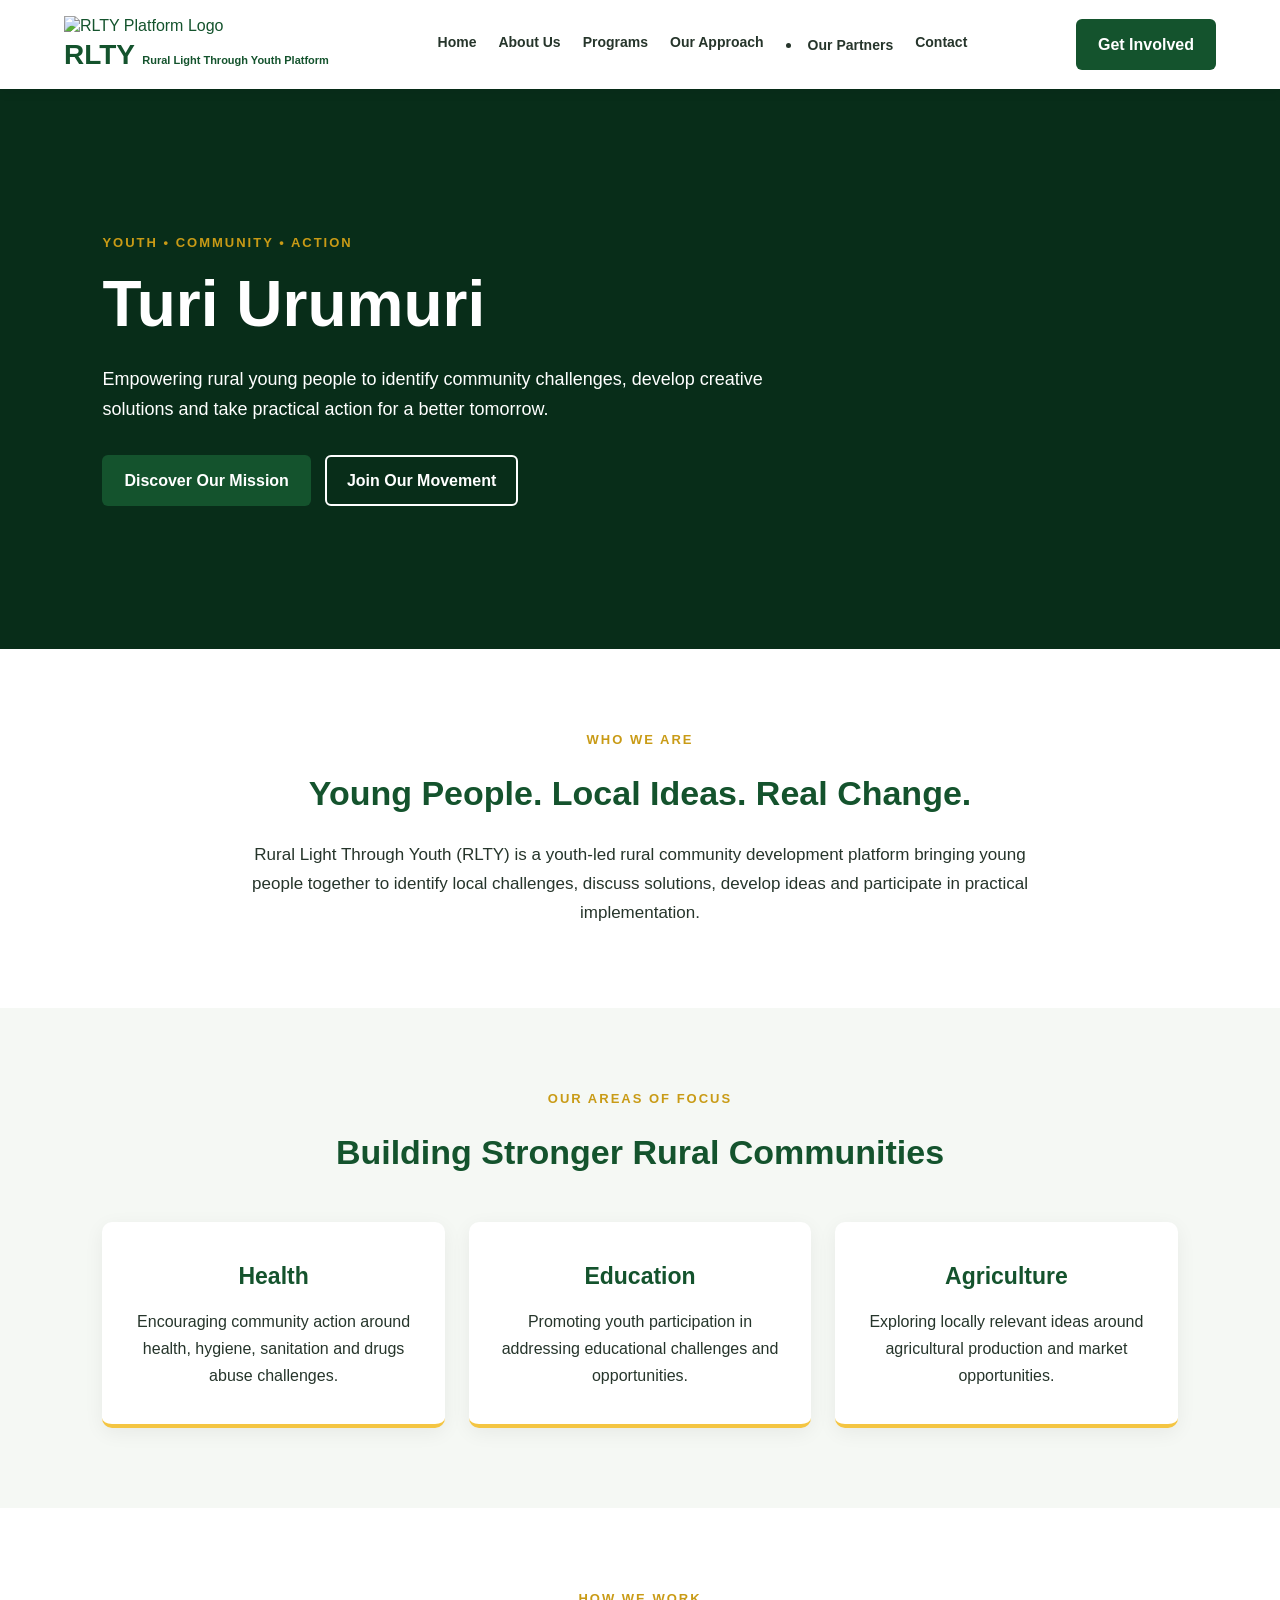
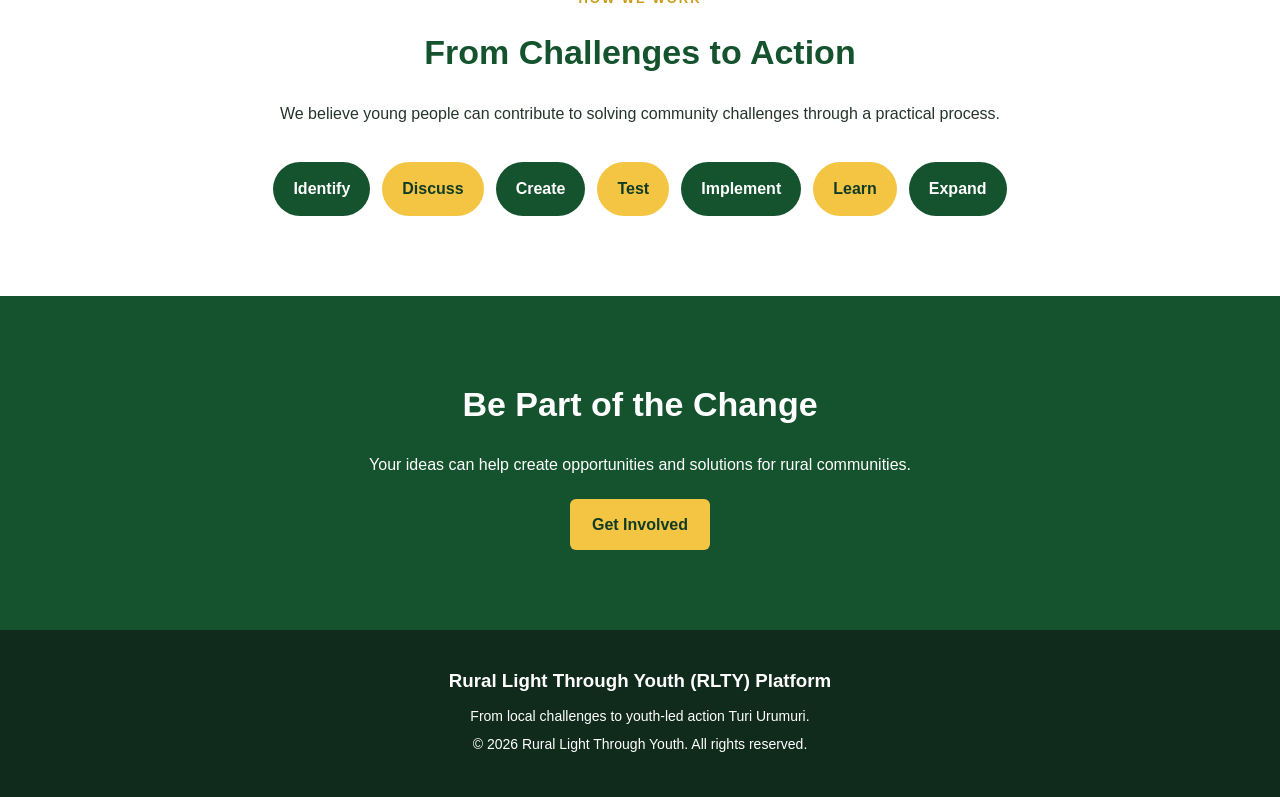
==== index.html @ 2f9c7bb6 "Update homepage hero layout Removed the hero image section from the index.html file." ====
<!DOCTYPE html>
<html lang="en">
<head>
  <meta charset="UTF-8">
  <meta name="viewport" content="width=device-width, initial-scale=1.0">
  <meta name="description" content="Rural Light Through Youth (RLTY) is a youth-led platform connecting rural challenges with youth ideas and practical community action in Rwanda.">
  <title>Rural Light Through Youth | RLTY</title>
  <link rel="stylesheet" href="css/style.css">
</head>
<body>

  
<header>
  <nav class="navbar">
    <a href="index.html" class="logo">
      <img src="images/rlty-logo.jpg.jpg" alt="RLTY Platform Logo">
      <span>
        <strong>RLTY</strong>
        <small>Rural Light Through Youth Platform</small>
      </span>
    </a>


      <div class="nav-links">
        <a href="index.html">Home</a>
        <a href="about.html">About Us</a>
        <a href="programs.html">Programs</a>
        <a href="approach.html">Our Approach</a>
        <li><a href="partners.html">Our Partners</a></li>
        <a href="contact.html">Contact</a>
      </div>

      <a href="get-involved.html" class="nav-button">Get Involved</a>
    </nav>
  </header>

  <main>
   <section class="hero">
  <div class="hero-content">
    <p class="eyebrow">YOUTH • COMMUNITY • ACTION</p>
    <h1>Turi Urumuri</h1>
    <p>
      Empowering rural young people to identify community
      challenges, develop creative solutions and take
      practical action for a better tomorrow.
    </p>
    <div class="hero-buttons">
      <a href="about.html" class="primary-button">Discover Our Mission</a>
      <a href="get-involved.html" class="secondary-button">Join Our Movement</a>
    </div>
  </div>
</section>

    <section class="intro section">
      <p class="eyebrow">WHO WE ARE</p>
      <h2>Young People. Local Ideas. Real Change.</h2>
      <p>
        Rural Light Through Youth (RLTY) is a youth-led rural
        community development platform bringing young people
        together to identify local challenges, discuss solutions,
        develop ideas and participate in practical implementation.
      </p>
    </section>

    <section class="focus section">
      <p class="eyebrow">OUR AREAS OF FOCUS</p>
      <h2>Building Stronger Rural Communities</h2>

      <div class="focus-grid">
        <article class="focus-card">
          <h3>Health</h3>
          <p>Encouraging community action around health, hygiene,
          sanitation and drugs abuse challenges.</p>
        </article>

        <article class="focus-card">
          <h3>Education</h3>
          <p>Promoting youth participation in addressing educational
          challenges and opportunities.</p>
        </article>

        <article class="focus-card">
          <h3>Agriculture</h3>
          <p>Exploring locally relevant ideas around agricultural
          production and market opportunities.</p>
        </article>
      </div>
    </section>

    <section class="approach section">
      <p class="eyebrow">HOW WE WORK</p>
      <h2>From Challenges to Action</h2>
      <p>
        We believe young people can contribute to solving
        community challenges through a practical process.
      </p>
      <div class="steps">
        <span>Identify</span>
        <span>Discuss</span>
        <span>Create</span>
        <span>Test</span>
        <span>Implement</span>
        <span>Learn</span>
        <span>Expand</span>
      </div>
    </section>

    <section class="call-to-action section">
      <h2>Be Part of the Change</h2>
      <p>Your ideas can help create opportunities and solutions
      for rural communities.</p>
      <a href="get-involved.html" class="primary-button">Get Involved</a>
    </section>
  </main>

  <footer>
    <h3>Rural Light Through Youth (RLTY) Platform</h3>
    <p>From local challenges to youth-led action Turi Urumuri.</p>
    <p>© 2026 Rural Light Through Youth. All rights reserved.</p>
  </footer>

</body>
</html>
---- css/style.css ----
/* RLTY - Rural Light Through Youth */

:root {
  --green: #14532d;
  --dark-green: #103b25;
  --gold: #f4c542;
  --white: #ffffff;
  --light: #f5f8f4;
  --text: #26352b;
}

* {
  margin: 0;
  padding: 0;
  box-sizing: border-box;
}

html {
  scroll-behavior: smooth;
}

body {
  font-family: Arial, sans-serif;
  color: var(--text);
  line-height: 1.7;
  background: var(--white);
}

a {
  text-decoration: none;
}

/* Navigation */

header {
  background: var(--white);
  box-shadow: 0 2px 12px rgba(0,0,0,0.08);
  position: sticky;
  top: 0;
  z-index: 100;
}

.navbar {
  max-width: 1200px;
  margin: auto;
  padding: 16px 24px;
  display: flex;
  align-items: center;
  justify-content: space-between;
  gap: 20px;
}

.logo {
  color: var(--green);
  display: flex;
  flex-direction: column;
  line-height: 1.3;
}

.logo span {
  font-size: 28px;
  font-weight: bold;
}

.logo small {
  font-size: 11px;
}

.nav-links {
  display: flex;
  gap: 22px;
}

.nav-links a {
  color: var(--text);
  font-weight: 600;
  font-size: 14px;
}

.nav-links a:hover {
  color: var(--green);
}

.nav-button,
.primary-button {
  background: var(--green);
  color: white;
  padding: 12px 22px;
  border-radius: 6px;
  display: inline-block;
  font-weight: bold;
}

.nav-button:hover,
.primary-button:hover {
  background: var(--dark-green);
}

/* Homepage hero */

/* Homepage hero */

.hero {
  min-height: 560px;
  display: flex;
  align-items: center;
  padding: 70px 8%;
  background: #082d19;
  color: white;
}
{
  min-height: 560px;
  display: flex;
  align-items: center;
  padding: 70px 8%;
 background: #082d19;
  color: white;
}

.hero-content {
  max-width: 720px;
}

.eyebrow {
  color: #c99b16;
  font-weight: bold;
  letter-spacing: 2px;
  font-size: 13px;
  margin-bottom: 14px;
}

.hero h1 {
  font-size: clamp(38px, 6vw, 64px);
  line-height: 1.15;
  margin-bottom: 22px;
}

.hero-content > p:not(.eyebrow) {
  font-size: 18px;
  margin-bottom: 30px;
}

.hero-buttons {
  display: flex;
  flex-wrap: wrap;
  gap: 14px;
}

.secondary-button {
  display: inline-block;
  color: white;
  border: 2px solid white;
  padding: 10px 20px;
  border-radius: 6px;
  font-weight: bold;
}

.secondary-button:hover {
  background: white;
  color: var(--green);
}

/* General sections */

.section {
  padding: 80px 8%;
  text-align: center;
}

.section h2 {
  color: var(--green);
  font-size: 34px;
  margin-bottom: 18px;
}

.intro > p:last-child {
  max-width: 800px;
  margin: auto;
  font-size: 17px;
}

/* Focus areas */

.focus {
  background: var(--light);
}

.focus-grid {
  max-width: 1100px;
  margin: 40px auto 0;
  display: grid;
  grid-template-columns: repeat(3, 1fr);
  gap: 24px;
}

.focus-card {
  background: white;
  padding: 35px 25px;
  border-radius: 10px;
  border-bottom: 4px solid var(--gold);
  box-shadow: 0 5px 20px rgba(0,0,0,0.06);
}

.focus-card h3 {
  color: var(--green);
  font-size: 23px;
  margin-bottom: 12px;
}

/* Our approach */

.steps {
  max-width: 1100px;
  margin: 35px auto 0;
  display: flex;
  justify-content: center;
  flex-wrap: wrap;
  gap: 12px;
}

.steps span {
  background: var(--green);
  color: white;
  padding: 13px 20px;
  border-radius: 30px;
  font-weight: bold;
}

.steps span:nth-child(even) {
  background: var(--gold);
  color: var(--dark-green);
}

/* Call to action */

.call-to-action {
  background: var(--green);
  color: white;
}

.call-to-action h2 {
  color: white;
}

.call-to-action .primary-button {
  background: var(--gold);
  color: var(--dark-green);
  margin-top: 20px;
}

/* Footer */

footer {
  background: #102b1c;
  color: white;
  text-align: center;
  padding: 35px 20px;
}

footer h3 {
  margin-bottom: 8px;
}

footer p {
  font-size: 14px;
  margin: 5px 0;
}

/* Mobile responsiveness */

@media (max-width: 850px) {
  .navbar {
    flex-wrap: wrap;
  }

  .nav-links {
    order: 3;
    width: 100%;
    justify-content: center;
    flex-wrap: wrap;
    gap: 12px;
  }

  .nav-links a {
    font-size: 12px;
  }

  .focus-grid {
    grid-template-columns: 1fr;
  }

  .hero {
    min-height: 500px;
    padding: 60px 7%;
  }

  .section {
    padding: 60px 7%;
  }
}

@media (max-width: 480px) {
  .nav-button {
    padding: 9px 12px;
    font-size: 13px;
  }

.logo {
  display: flex;
  align-items: center;
  gap: 12px;
  text-decoration: none;
}

.logo img {
  width: 65px;
  height: 65px;
  object-fit: contain;
}

.logo span {
  display: flex;
  flex-direction: column;
}

.logo strong {
  font-size: 22px;
  color: #14532d;
}

.logo small {
  font-size: 12px;
  color: #555;
}

  .hero h1 {
    font-size: 38px;
  }

  .hero-buttons {
    flex-direction: column;
    align-items: flex-start;
  }
}

.hero {
  display: flex;
  justify-content: space-between;
  align-items: center;
  gap: 40px;
}

.hero-image {
  flex: 1;
  display: flex;
  justify-content: center;
  align-items: center;
}

.hero-image img {
  width: 300px;
  height: 350px;
  object-fit: cover;
  border-radius: 18px;
  border: 4px solid #c99b16;
}
@media (max-width: 768px) {
  .hero {
    flex-direction: column;
    text-align: center;
  }

  .hero-image img {
    width: 240px;
    height: 280px;
  }

  .hero-buttons {
    justify-content: center;
  }
}
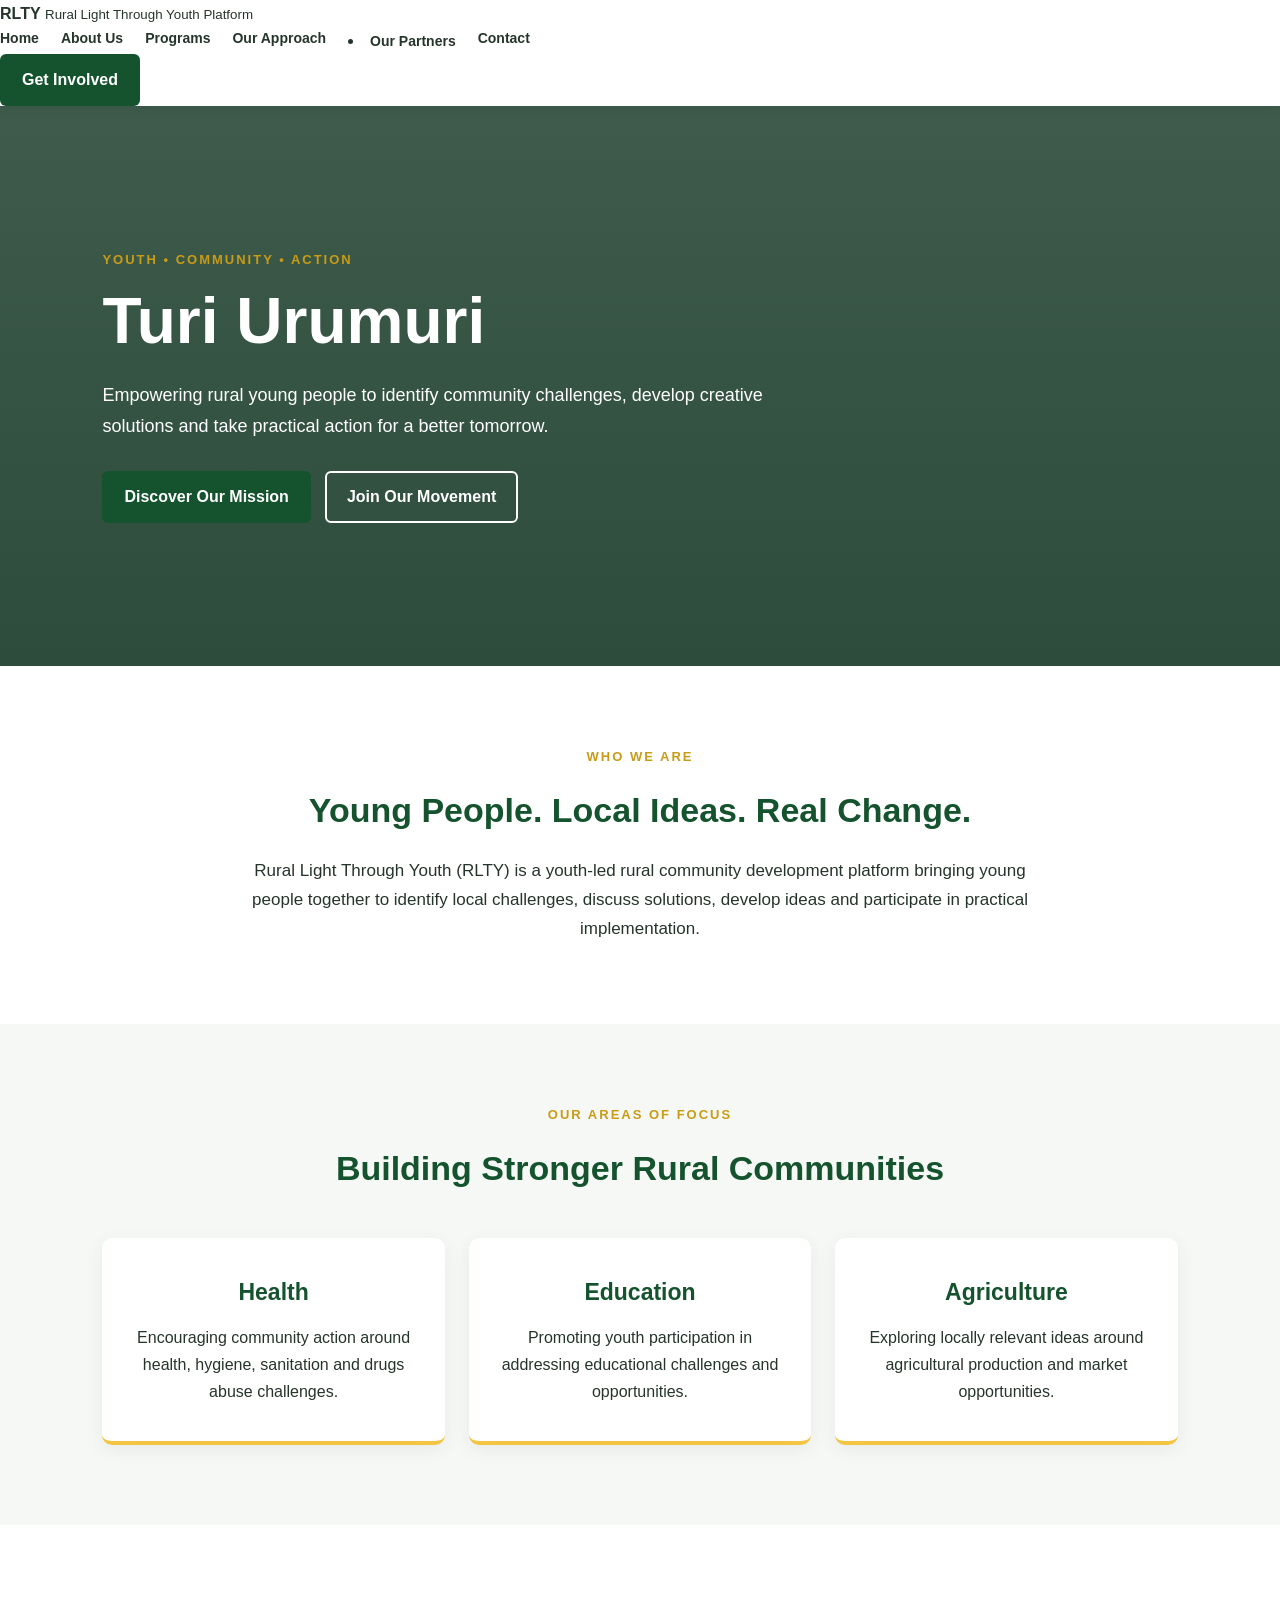
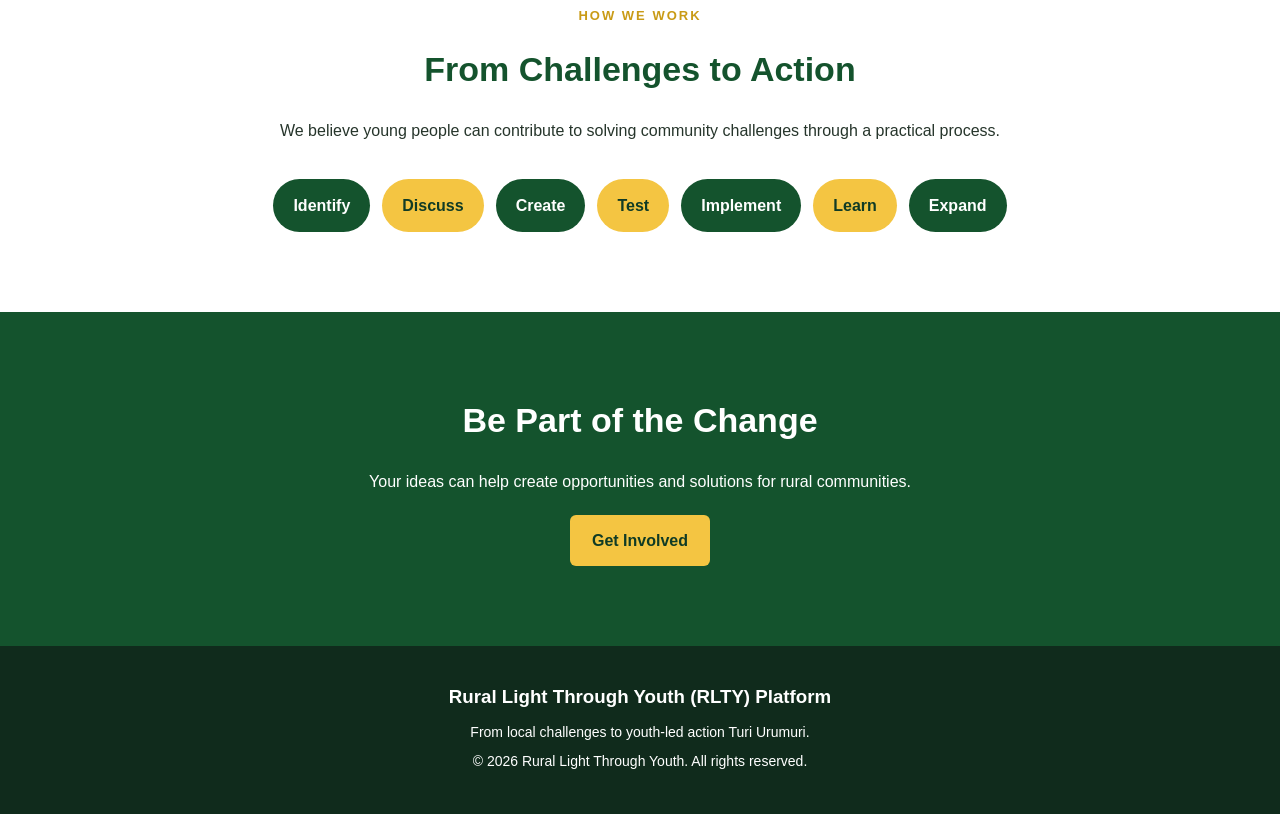
==== commit b0fe7e6d: "update index.html Removed navigation bar from the header section." ====
--- a/index.html
+++ b/index.html
@@ -12,9 +12,6 @@
 
   
 <header>
-  <nav class="navbar">
-    <a href="index.html" class="logo">
-      <img src="images/rlty-logo.jpg.jpg" alt="RLTY Platform Logo">
       <span>
         <strong>RLTY</strong>
         <small>Rural Light Through Youth Platform</small>
--- a/css/style.css
+++ b/css/style.css
@@ -380,3 +380,33 @@
     justify-content: center;
   }
 }
+.hero {
+  position: relative;
+  min-height: 560px;
+  display: flex;
+  align-items: center;
+  padding: 70px 8%;
+  background:
+    linear-gradient(rgba(8, 45, 25, 0.78), rgba(8, 45, 25, 0.85)),
+   url("/platform/abdiel-photo.jpg.jpeg") center/cover no-repeat;
+  color: white;
+}
+
+.hero::after {
+  content: "";
+  position: absolute;
+  right: 8%;
+  top: 50%;
+  transform: translateY(-50%);
+  width: 180px;
+  height: 180px;
+  background: url("/platform/rlty-logo.jpg.jpg") center/contain no-repeat;
+  opacity: 0.35;
+  pointer-events: none;
+}
+
+.hero-content {
+  position: relative;
+  z-index: 1;
+  max-width: 720px;
+}
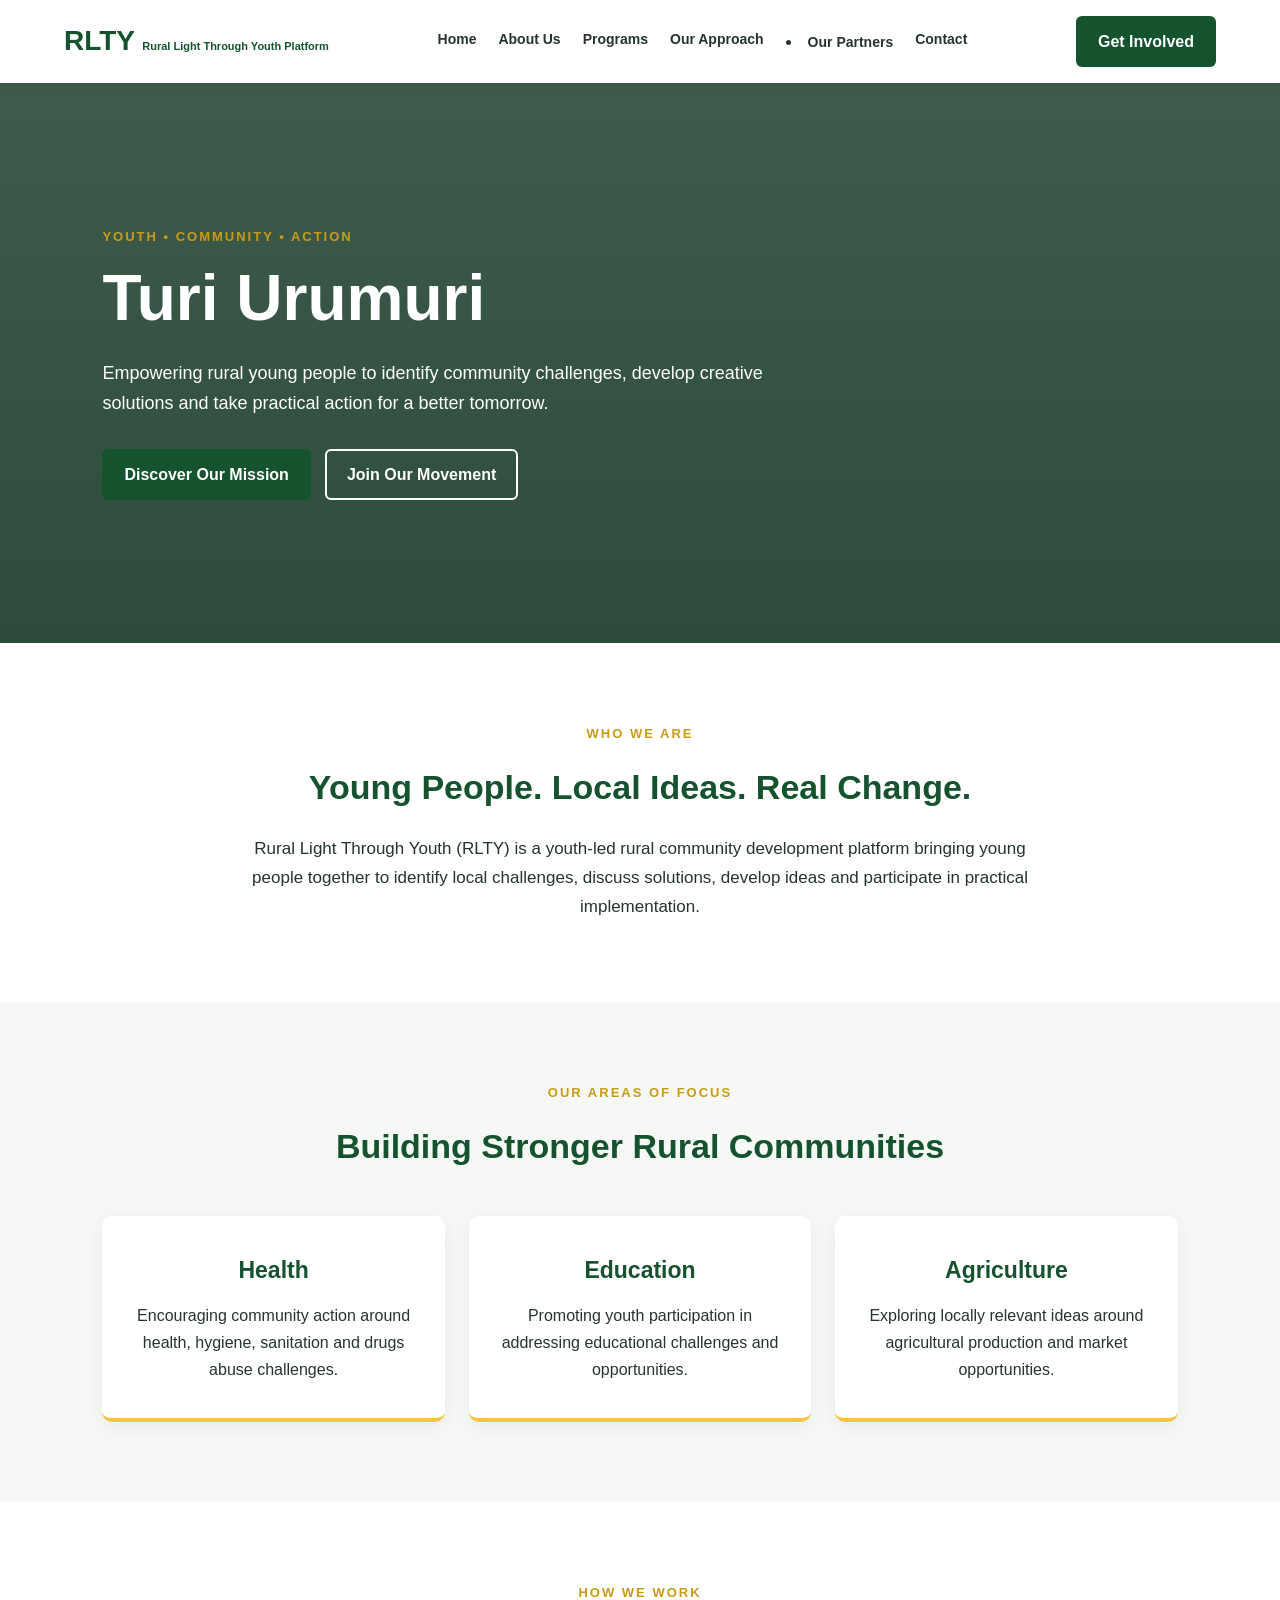
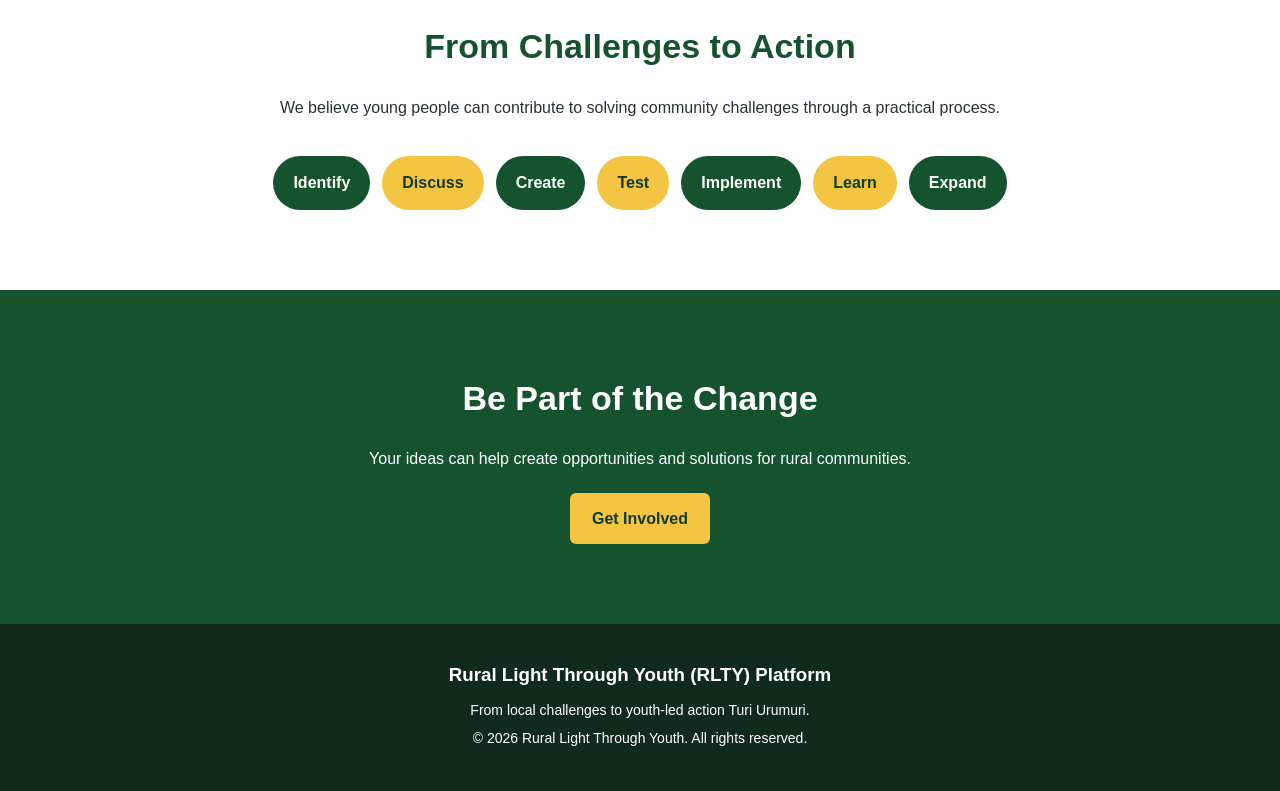
==== commit a50fe1f8: "update index.html Added a navigation bar to the header section." ====
--- a/index.html
+++ b/index.html
@@ -12,6 +12,8 @@
 
   
 <header>
+  <nav class="navbar">
+    <a href="index.html" class="logo">
       <span>
         <strong>RLTY</strong>
         <small>Rural Light Through Youth Platform</small>
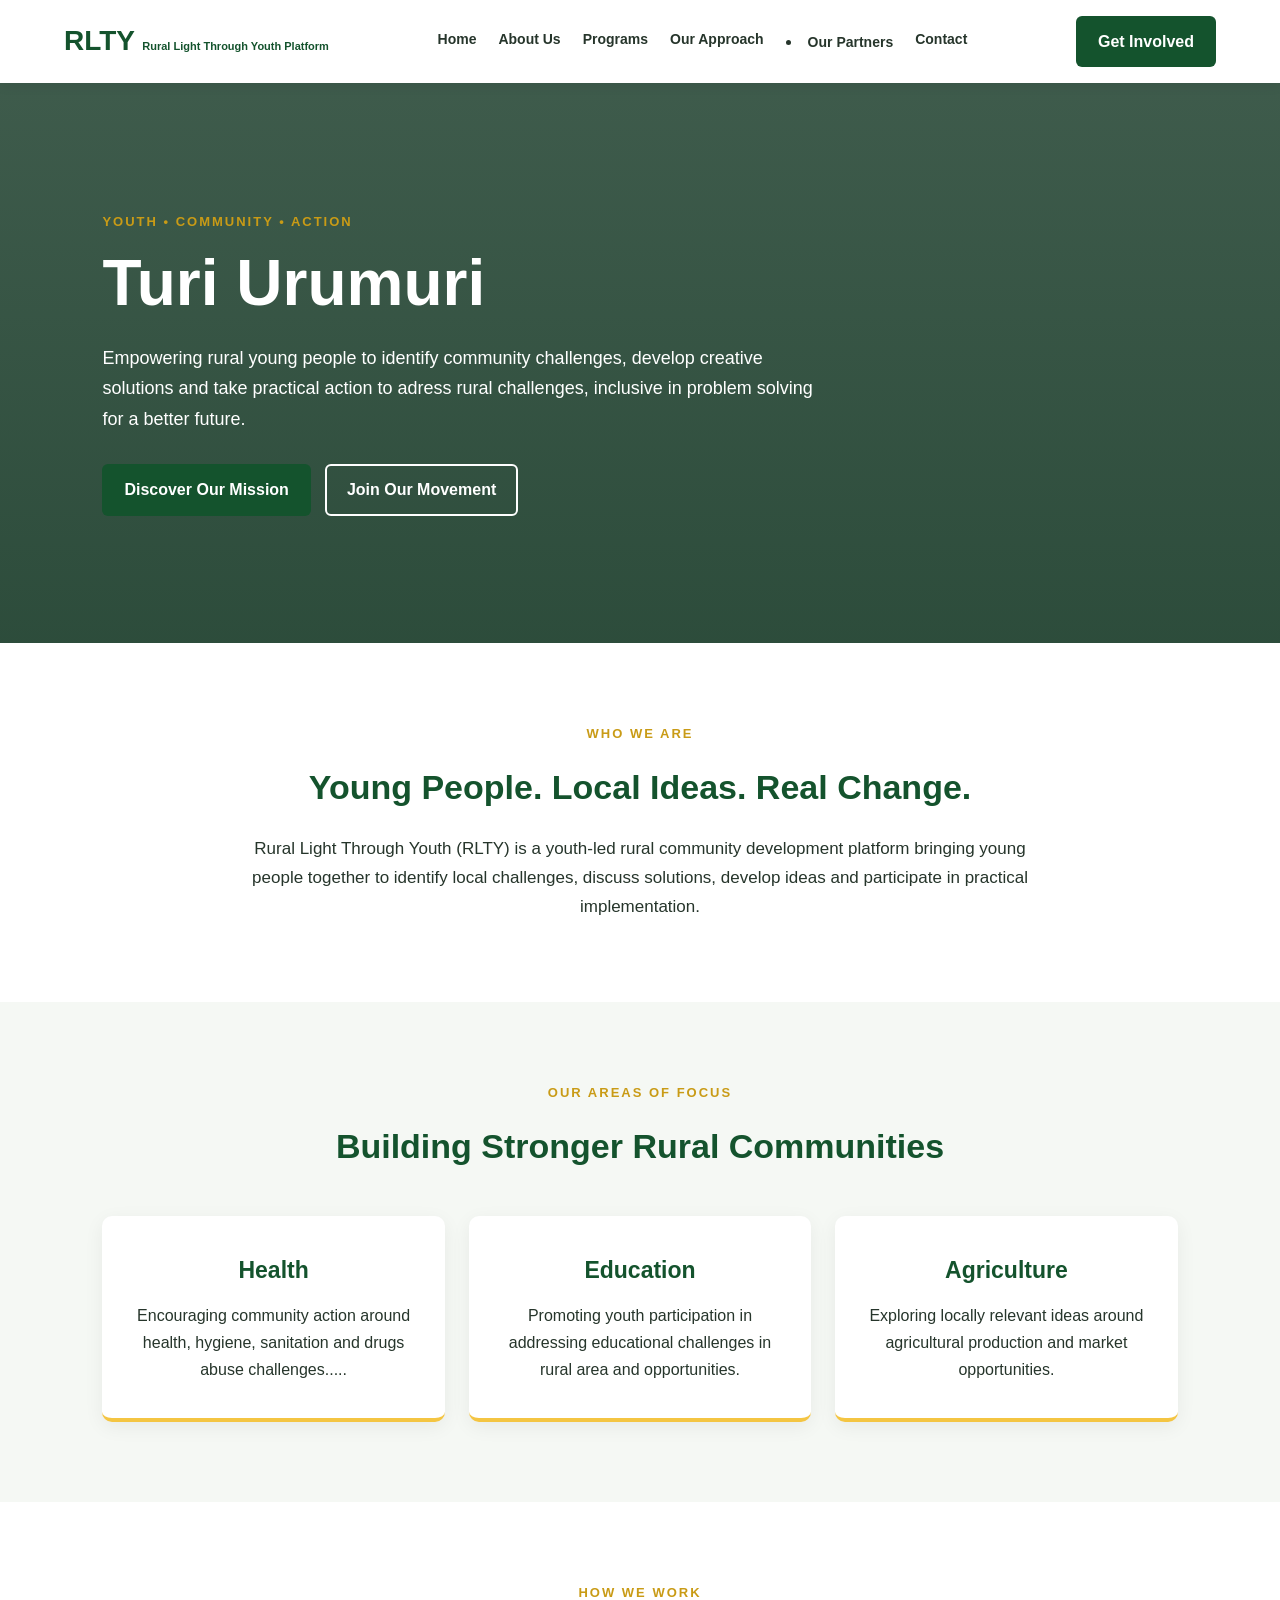
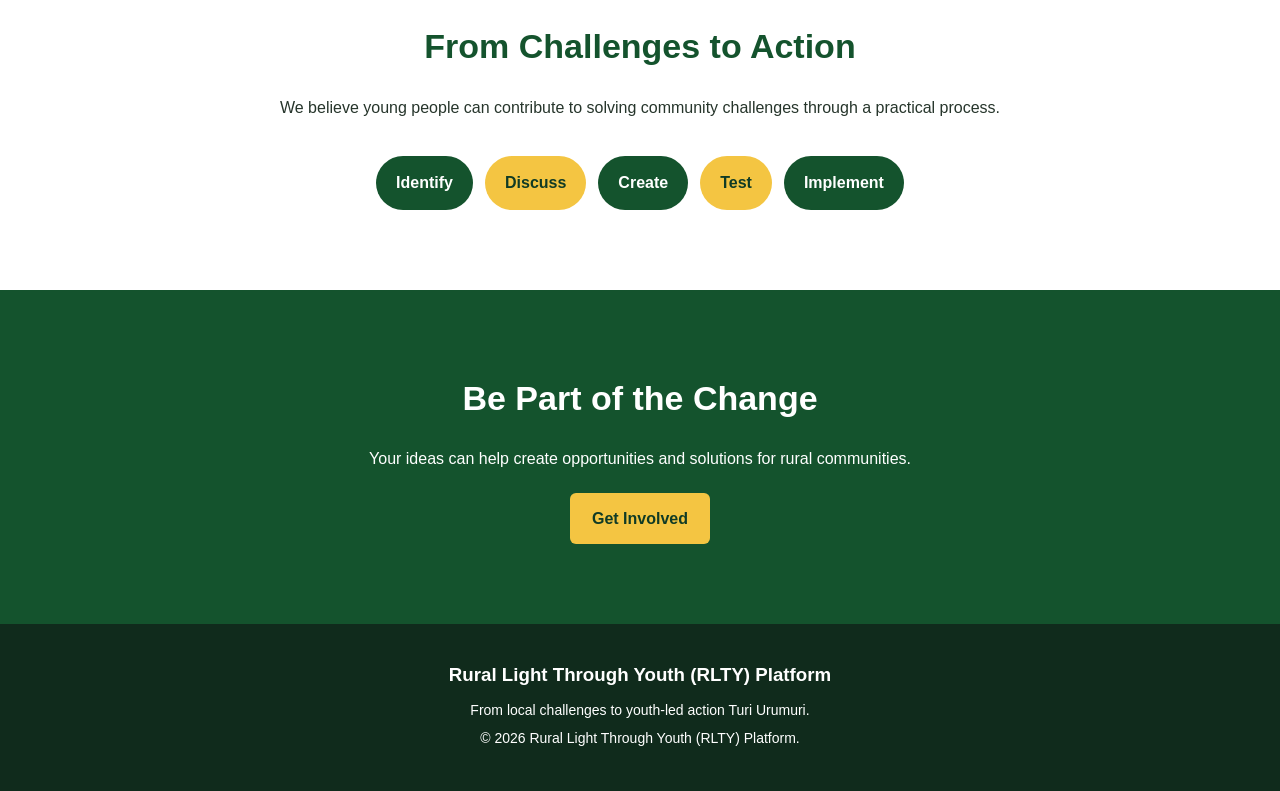
==== commit a783ddfb: "Revise title and content in index.html Updated title and various text descriptions for clarity and c" ====
--- a/index.html
+++ b/index.html
@@ -5,7 +5,7 @@
   <meta charset="UTF-8">
   <meta name="viewport" content="width=device-width, initial-scale=1.0">
   <meta name="description" content="Rural Light Through Youth (RLTY) is a youth-led platform connecting rural challenges with youth ideas and practical community action in Rwanda.">
-  <title>Rural Light Through Youth | RLTY</title>
+  <title>Rural Light Through Youth | RLTY Platform</title>
   <link rel="stylesheet" href="css/style.css">
 </head>
 <body>
@@ -42,7 +42,7 @@
     <p>
       Empowering rural young people to identify community
       challenges, develop creative solutions and take
-      practical action for a better tomorrow.
+      practical action to adress rural challenges, inclusive in problem solving for a better future.
     </p>
     <div class="hero-buttons">
       <a href="about.html" class="primary-button">Discover Our Mission</a>
@@ -70,13 +70,13 @@
         <article class="focus-card">
           <h3>Health</h3>
           <p>Encouraging community action around health, hygiene,
-          sanitation and drugs abuse challenges.</p>
+          sanitation and drugs abuse challenges.....</p>
         </article>
 
         <article class="focus-card">
           <h3>Education</h3>
           <p>Promoting youth participation in addressing educational
-          challenges and opportunities.</p>
+          challenges in rural area and opportunities.</p>
         </article>
 
         <article class="focus-card">
@@ -100,8 +100,6 @@
         <span>Create</span>
         <span>Test</span>
         <span>Implement</span>
-        <span>Learn</span>
-        <span>Expand</span>
       </div>
     </section>
 
@@ -116,7 +114,7 @@
   <footer>
     <h3>Rural Light Through Youth (RLTY) Platform</h3>
     <p>From local challenges to youth-led action Turi Urumuri.</p>
-    <p>© 2026 Rural Light Through Youth. All rights reserved.</p>
+    <p>© 2026 Rural Light Through Youth (RLTY) Platform.</p>
   </footer>
 
 </body>
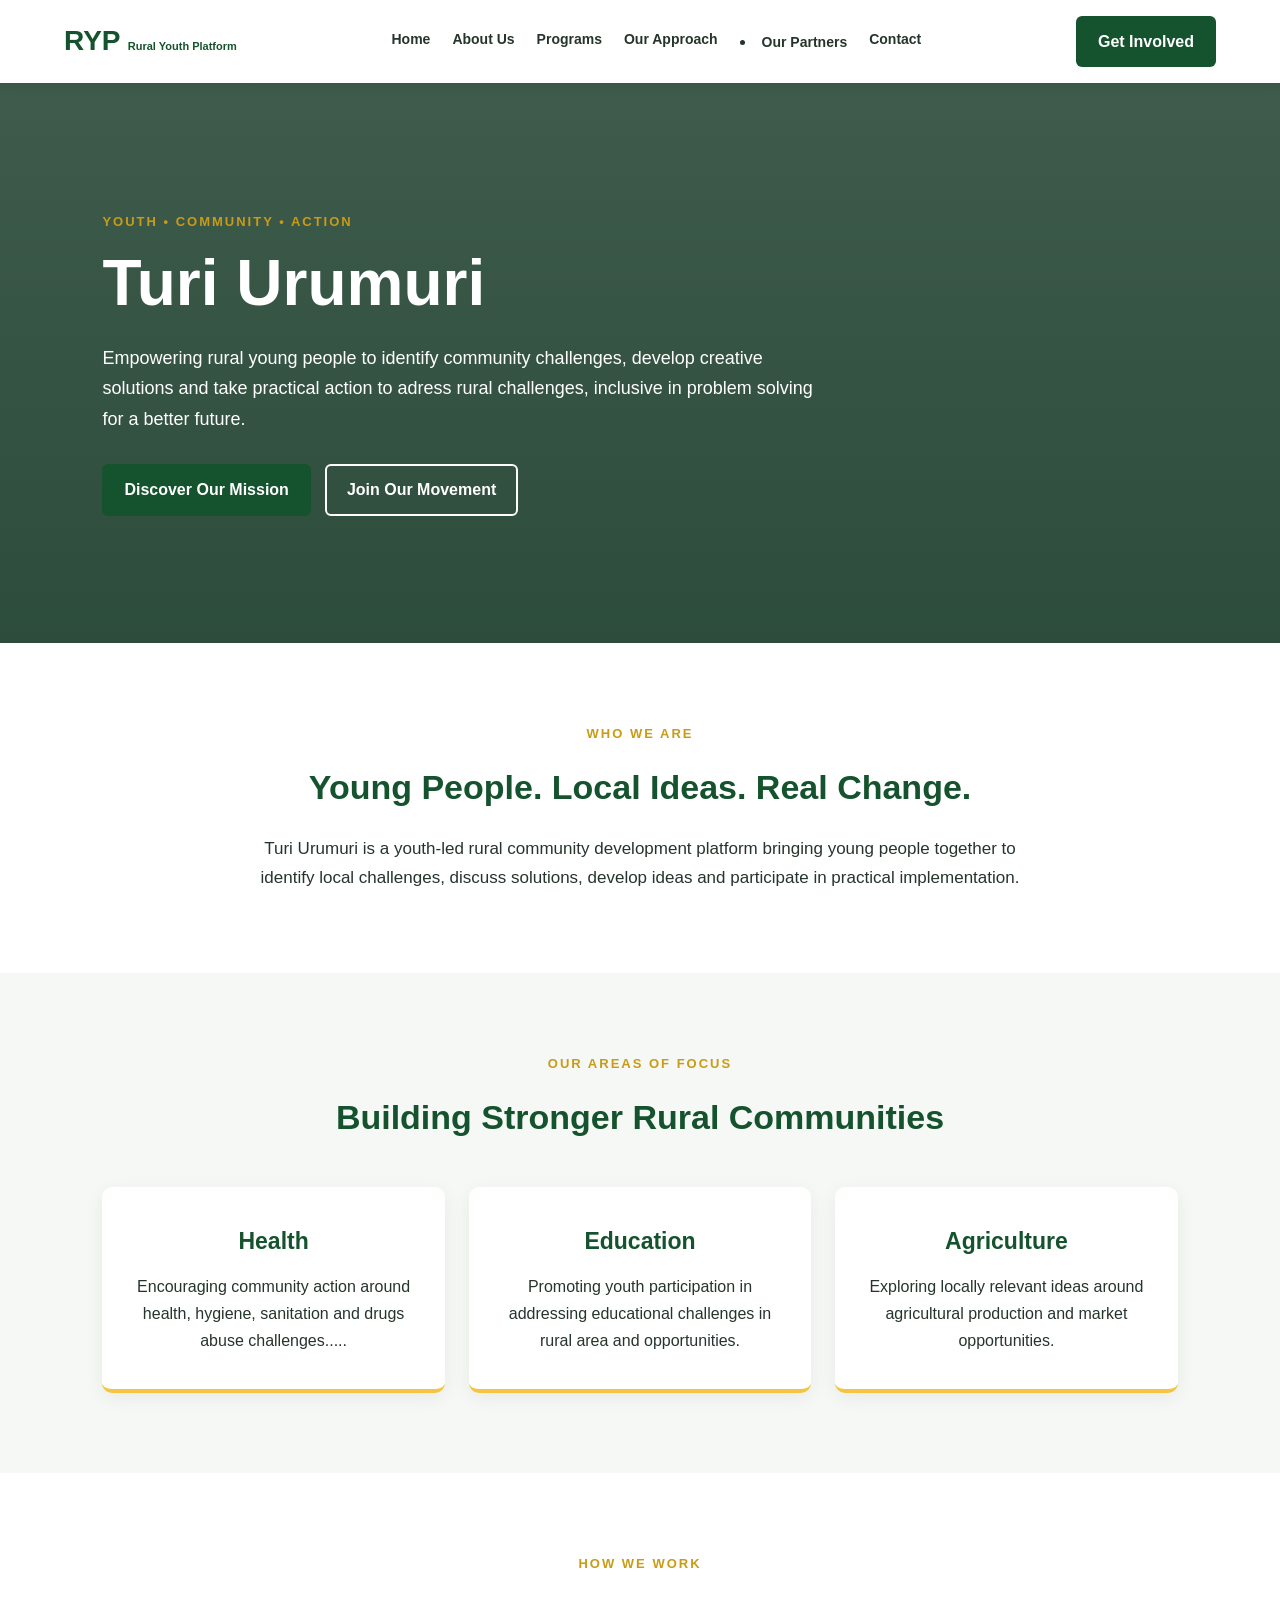
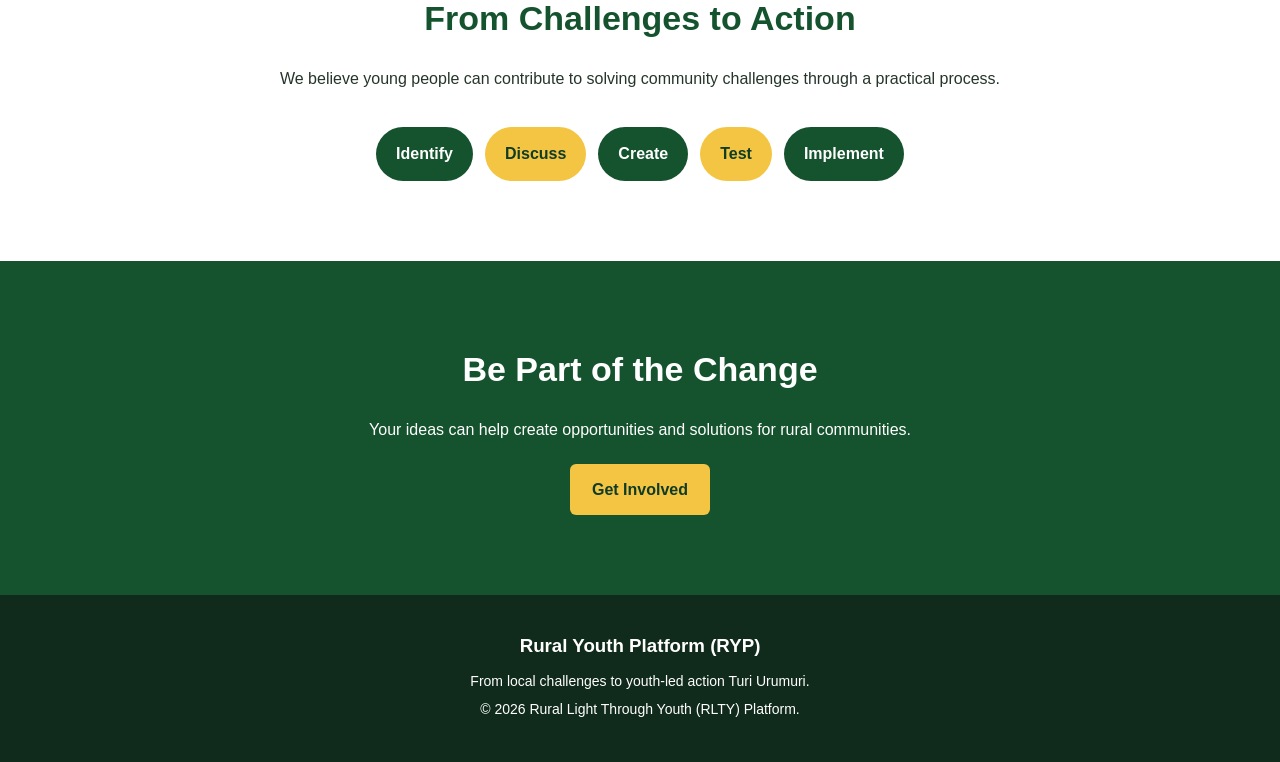
==== commit d0dbe6fe: "Update platform name and description in index.html" ====
--- a/index.html
+++ b/index.html
@@ -4,8 +4,8 @@
 <head>
   <meta charset="UTF-8">
   <meta name="viewport" content="width=device-width, initial-scale=1.0">
-  <meta name="description" content="Rural Light Through Youth (RLTY) is a youth-led platform connecting rural challenges with youth ideas and practical community action in Rwanda.">
-  <title>Rural Light Through Youth | RLTY Platform</title>
+  <meta name="description" content="Turi Urumuri" is a youth-led platform connecting rural challenges with youth ideas and practical community action in Rwanda.">
+  <title>Rural Youth Platform</title>
   <link rel="stylesheet" href="css/style.css">
 </head>
 <body>
@@ -15,8 +15,8 @@
   <nav class="navbar">
     <a href="index.html" class="logo">
       <span>
-        <strong>RLTY</strong>
-        <small>Rural Light Through Youth Platform</small>
+        <strong>RYP</strong>
+        <small>Rural Youth Platform</small>
       </span>
     </a>
 
@@ -55,7 +55,7 @@
       <p class="eyebrow">WHO WE ARE</p>
       <h2>Young People. Local Ideas. Real Change.</h2>
       <p>
-        Rural Light Through Youth (RLTY) is a youth-led rural
+        Turi Urumuri is a youth-led rural
         community development platform bringing young people
         together to identify local challenges, discuss solutions,
         develop ideas and participate in practical implementation.
@@ -112,7 +112,7 @@
   </main>
 
   <footer>
-    <h3>Rural Light Through Youth (RLTY) Platform</h3>
+    <h3>Rural Youth Platform (RYP)</h3>
     <p>From local challenges to youth-led action Turi Urumuri.</p>
     <p>© 2026 Rural Light Through Youth (RLTY) Platform.</p>
   </footer>
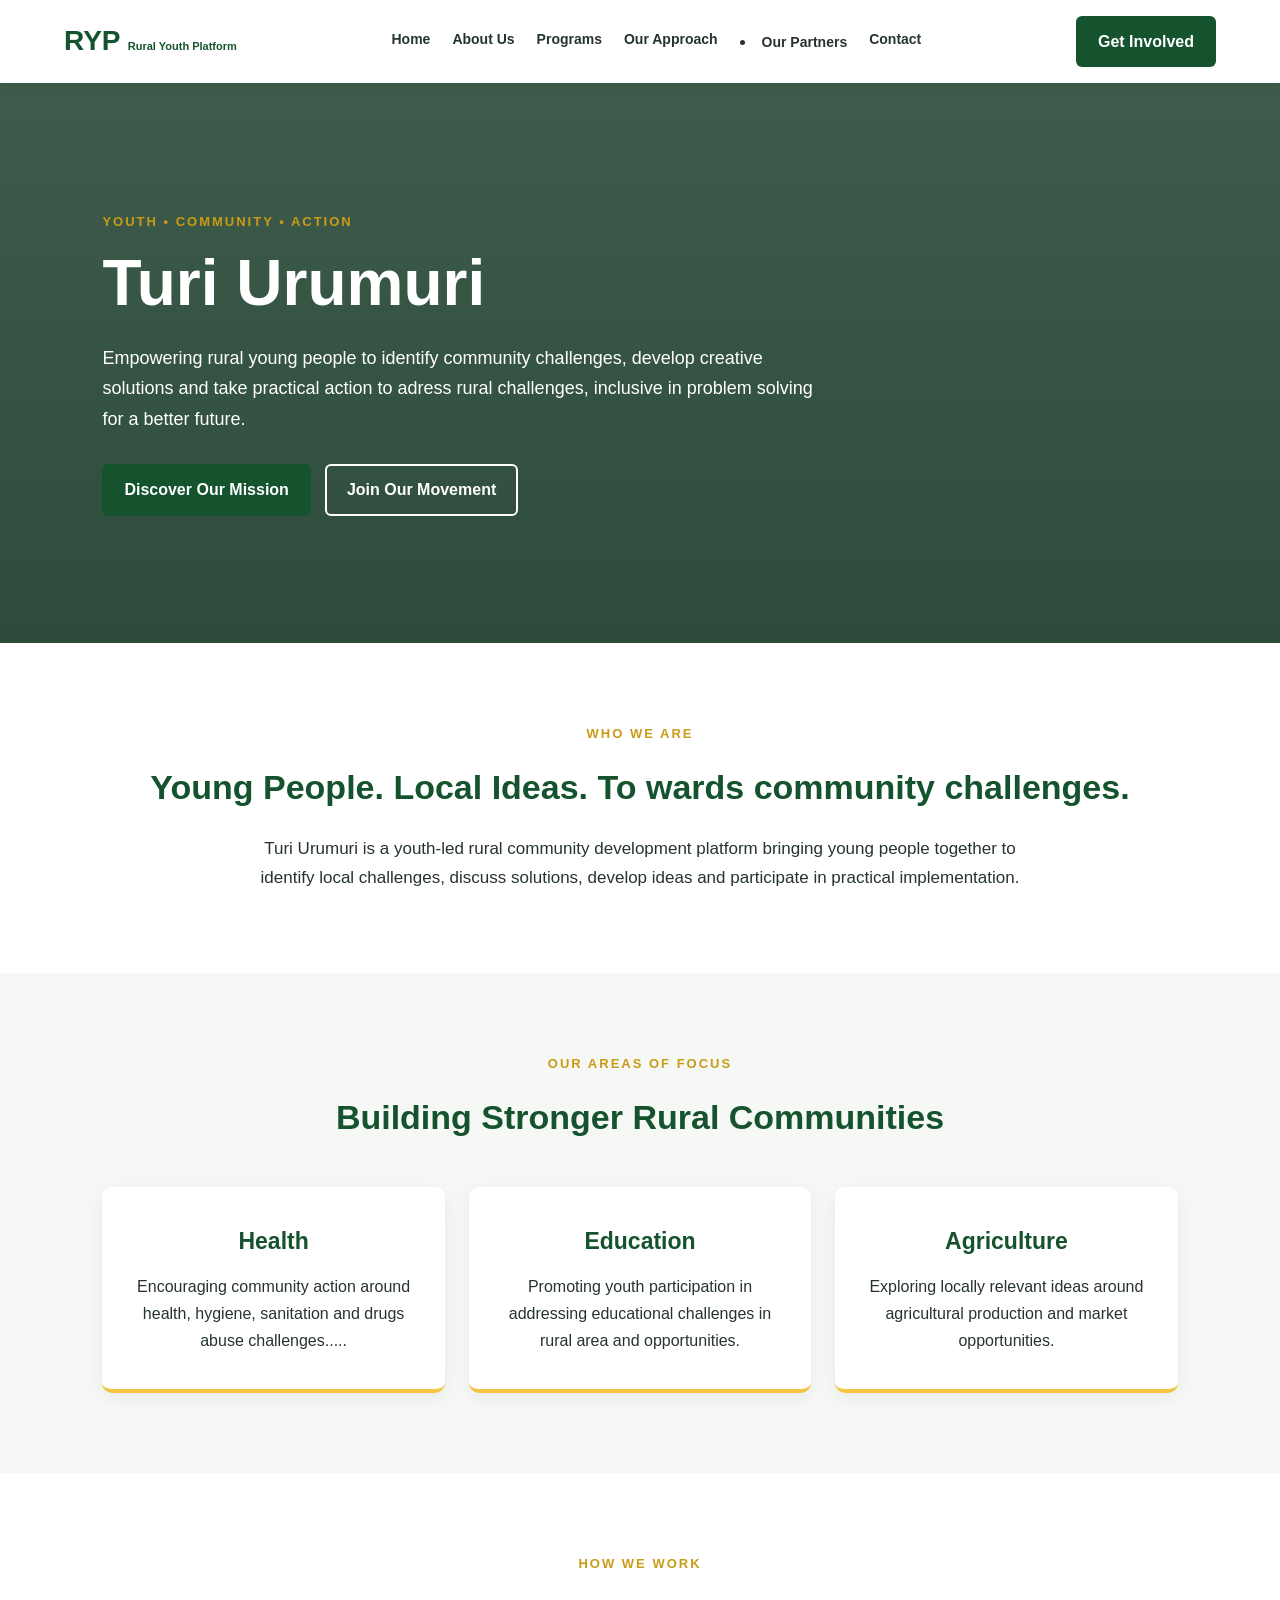
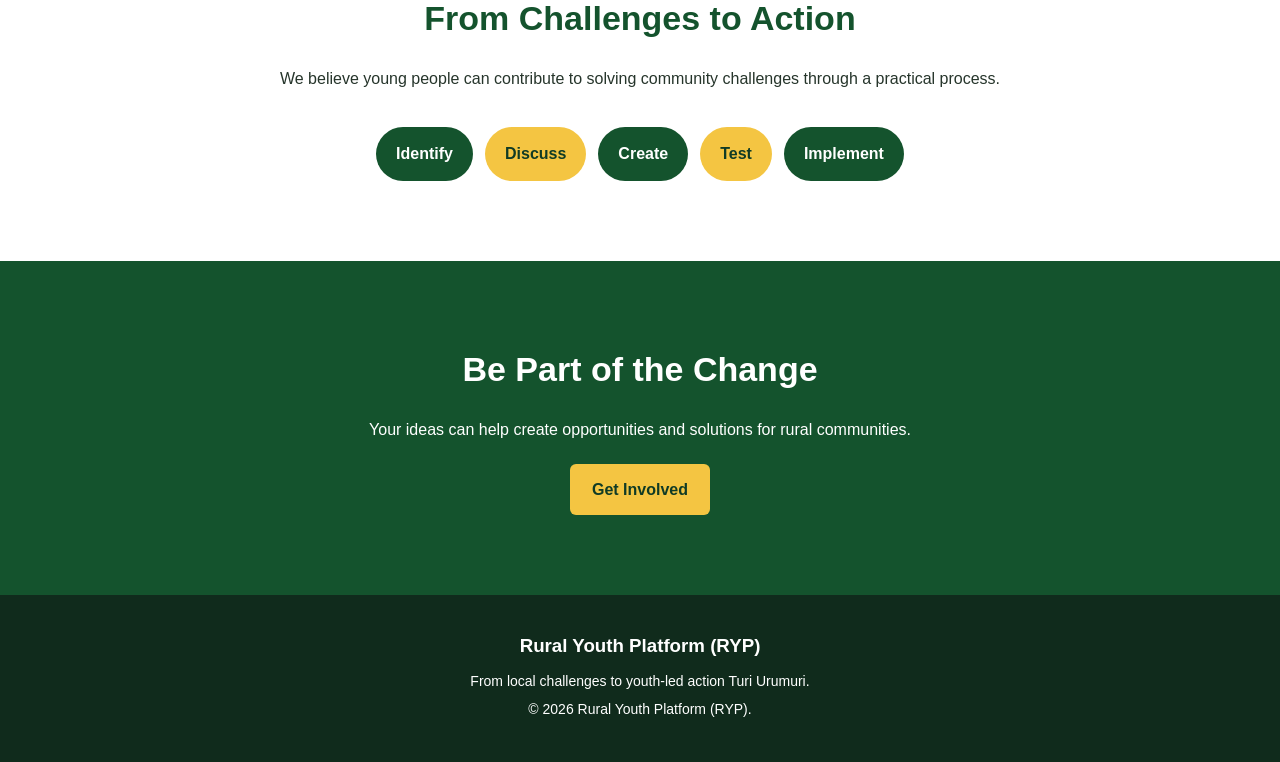
==== commit 25dc714c: "Update header and footer text in index.html" ====
--- a/index.html
+++ b/index.html
@@ -53,7 +53,7 @@
 
     <section class="intro section">
       <p class="eyebrow">WHO WE ARE</p>
-      <h2>Young People. Local Ideas. Real Change.</h2>
+      <h2>Young People. Local Ideas. To wards community challenges.</h2>
       <p>
         Turi Urumuri is a youth-led rural
         community development platform bringing young people
@@ -114,7 +114,7 @@
   <footer>
     <h3>Rural Youth Platform (RYP)</h3>
     <p>From local challenges to youth-led action Turi Urumuri.</p>
-    <p>© 2026 Rural Light Through Youth (RLTY) Platform.</p>
+    <p>© 2026 Rural Youth Platform (RYP).</p>
   </footer>
 
 </body>
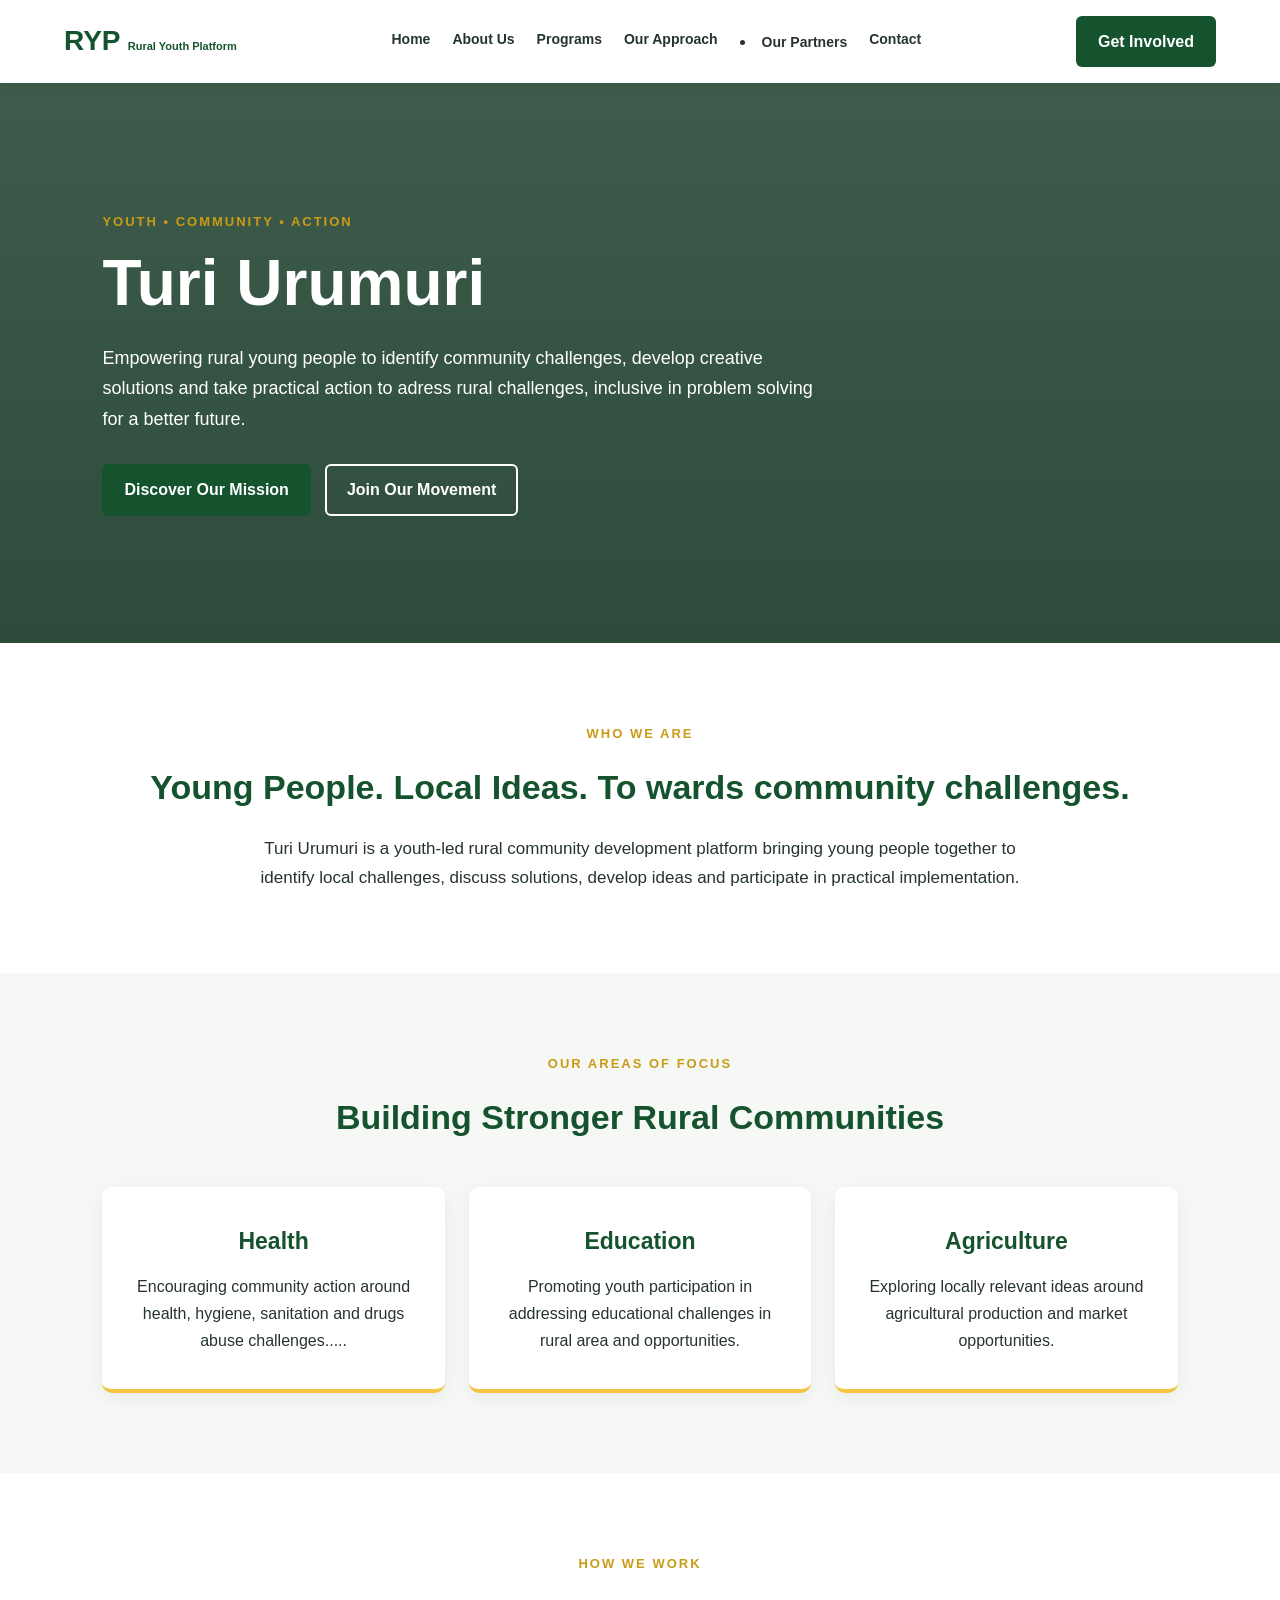
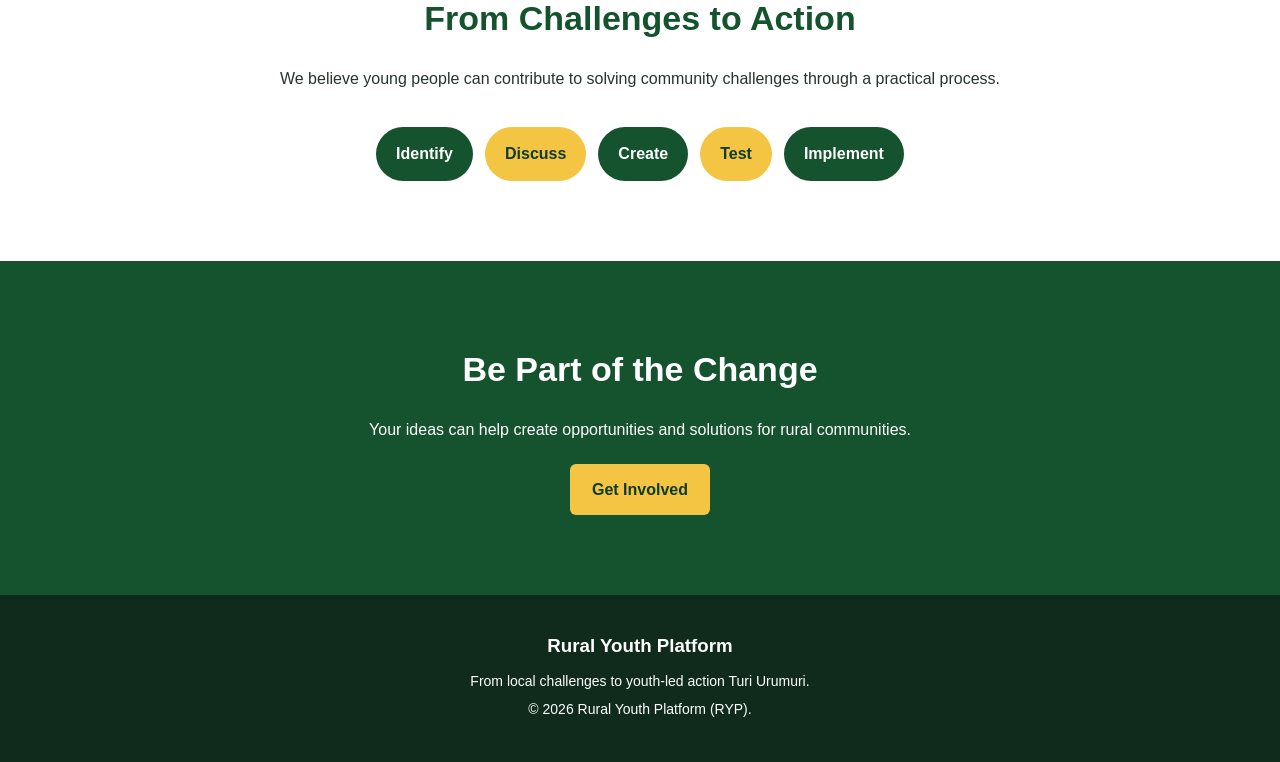
==== commit 5c8f1757: "Fix footer heading for Rural Youth Platform" ====
--- a/index.html
+++ b/index.html
@@ -112,7 +112,7 @@
   </main>
 
   <footer>
-    <h3>Rural Youth Platform (RYP)</h3>
+    <h3>Rural Youth Platform </h3>
     <p>From local challenges to youth-led action Turi Urumuri.</p>
     <p>© 2026 Rural Youth Platform (RYP).</p>
   </footer>
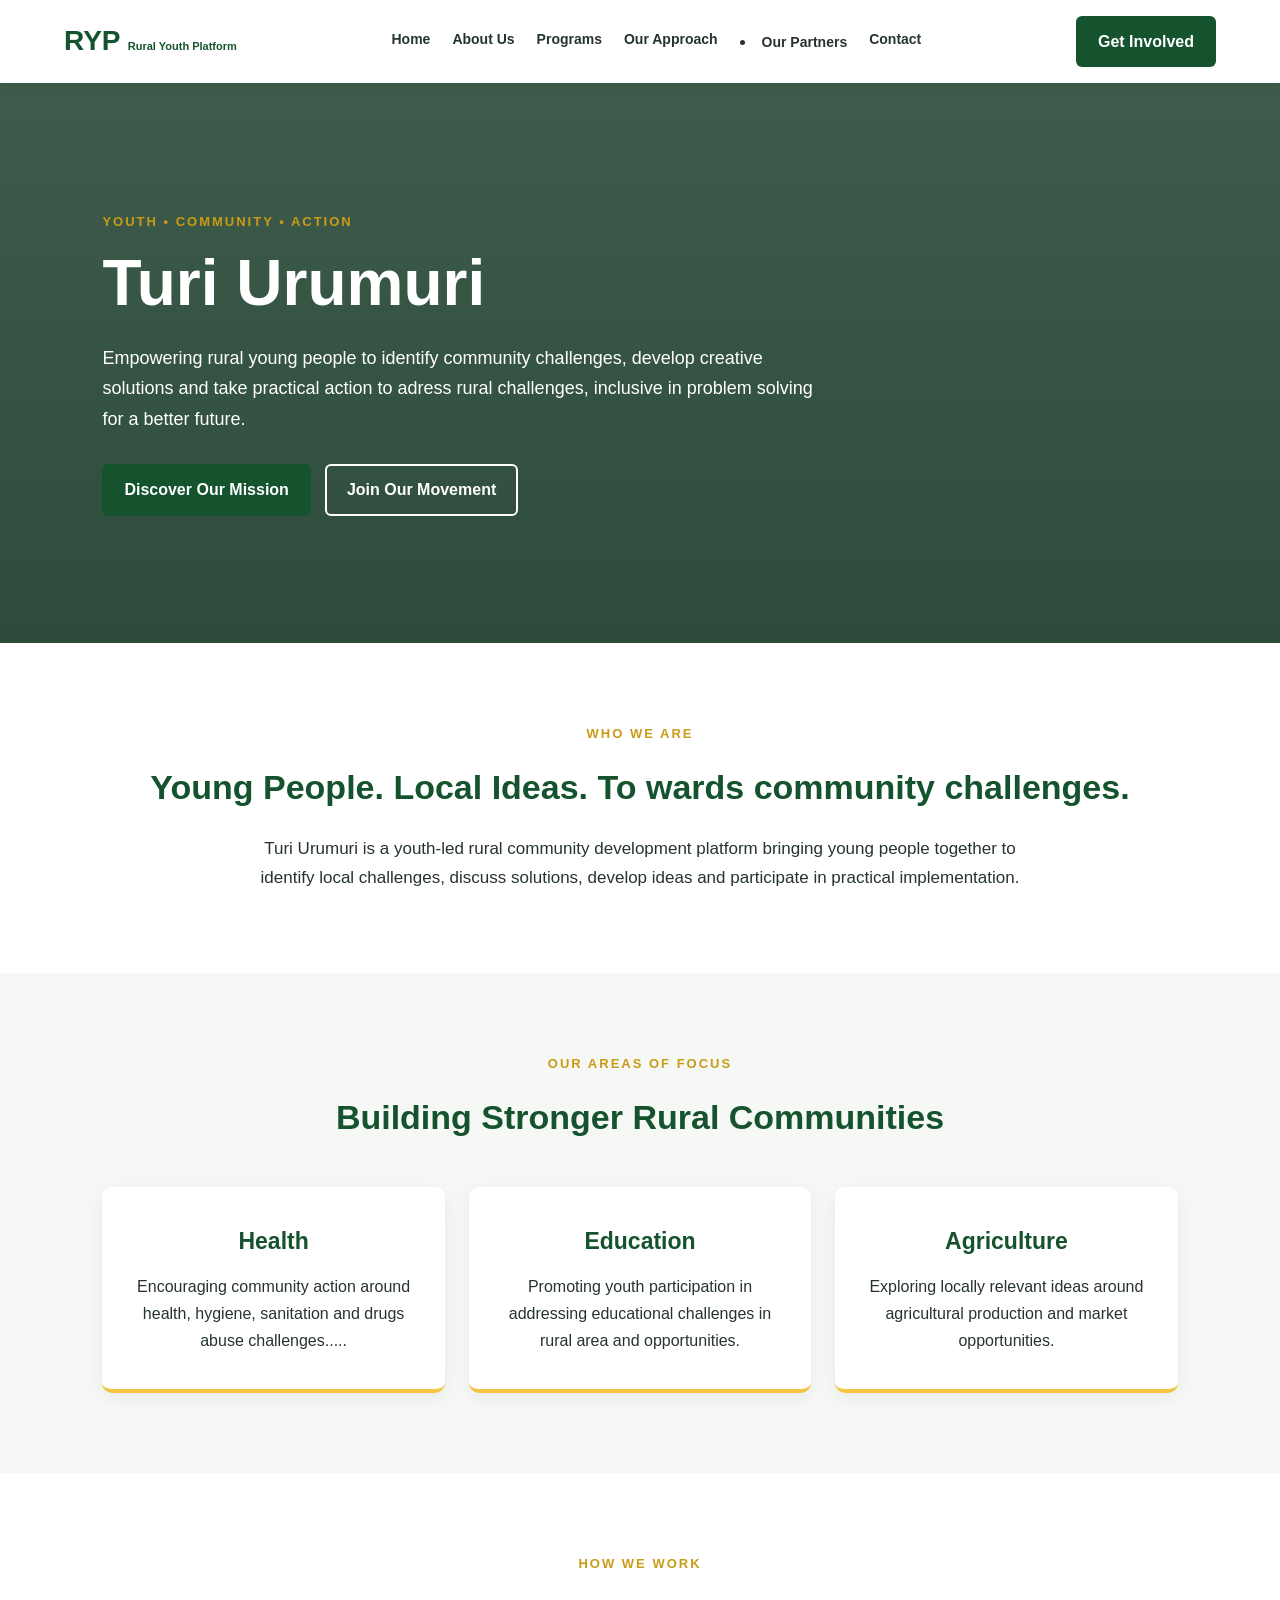
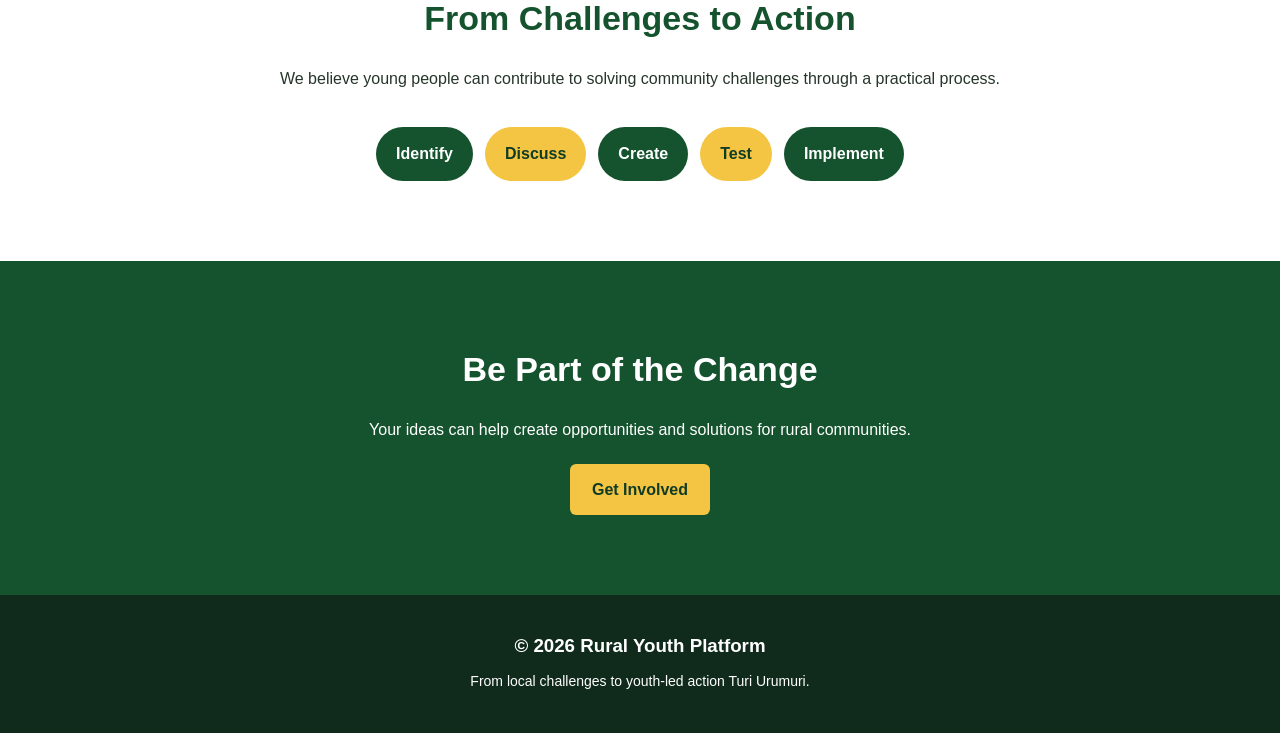
==== commit ee89c3a4: "Modify footer copyright text Updated footer to include copyright notice." ====
--- a/index.html
+++ b/index.html
@@ -112,9 +112,8 @@
   </main>
 
   <footer>
-    <h3>Rural Youth Platform </h3>
+    <h3>© 2026 Rural Youth Platform </h3>
     <p>From local challenges to youth-led action Turi Urumuri.</p>
-    <p>© 2026 Rural Youth Platform (RYP).</p>
   </footer>
 
 </body>
